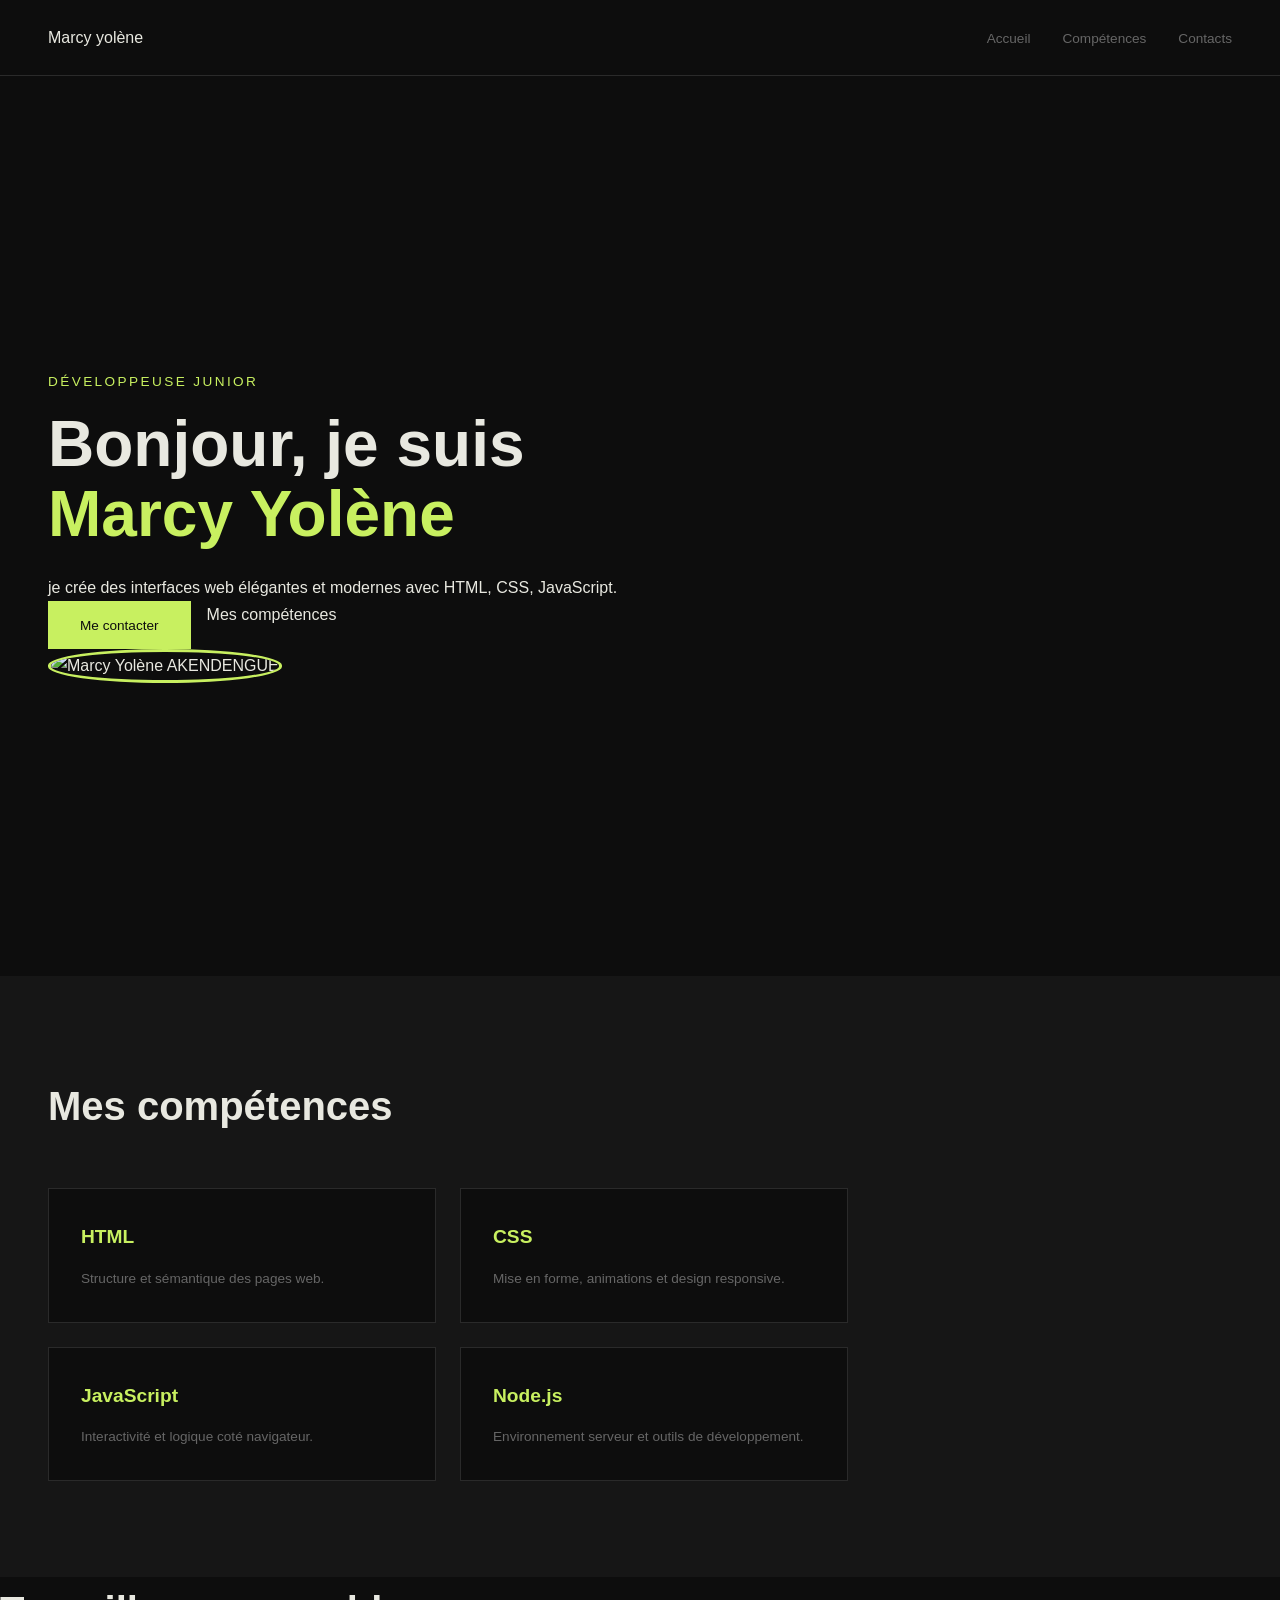
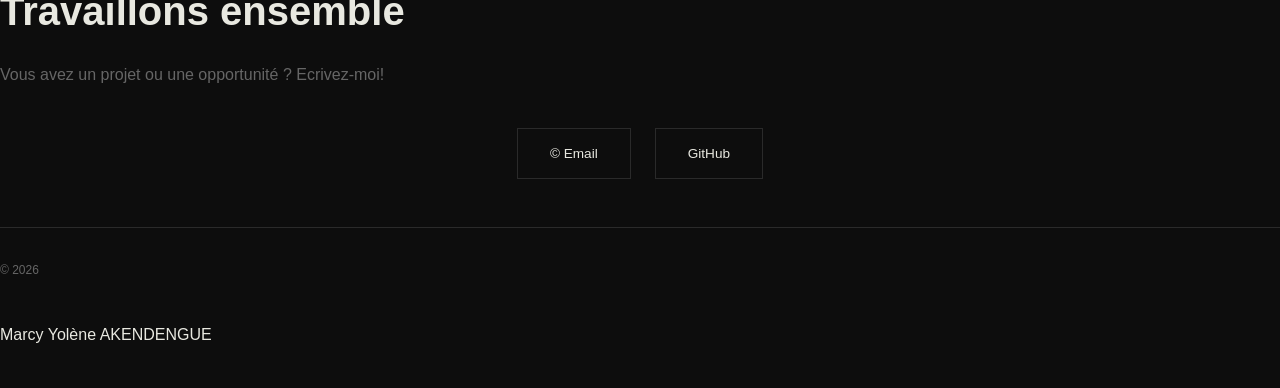
==== docs/index.html @ ad9b9471 "creation 1" ====
<!DOCTYPE html>
<html lang="en">
<head>
    <meta charset="UTF-8">
    <meta name="viewport" content="width=device-width, initial-scale=1.0">
    <title>Marcy Yolène - developpeuse junior</title>
    <link rel="stylesheet" href="style.css">
</head>

<body>

    <!--Navigation-->
    <header>
    <div class="logo">Marcy yolène</div>
    <nav>
        <ul>
            <li><a href="#hero">Accueil</a></li>
            <li><a href="#competences">Compétences</a> </li>
            <li><a href="contact">Contacts</a></li>
        </ul>
    </nav>
    </header>

    <section id="hero">
        <div class="hero-contenu">
            <p class="hero-tag">Développeuse junior</p>
            <h1>Bonjour, je suis <br><span>Marcy Yolène</span></h1>
            <p class="hero-description">
                je crée des interfaces web élégantes et modernes avec HTML, CSS, JavaScript.
              </p>
              <div class="hero-boutons">
                <a href="#contact" class="btn-principal">Me contacter</a>
                <a href="#competences" class="btn-secondaire">Mes compétences</a>
              </div>

              <div class="hero-photo">
                <img src="c:\Users\pc\Pictures\Snapchat-1848294886.jpg" alt="Marcy Yolène AKENDENGUE">
              </div>
        </div>
    </section>

    <section id="competences">
        <h2>Mes compétences</h2>
        <div class="competences-grille">

            <div class="carte-competence">
                <h3>HTML</h3>
                <p>Structure et sémantique des pages web.</p>
            </div>

            <div class="carte-competence">
                <h3>CSS</h3>
                <p>Mise en forme, animations et design responsive.</p>
            </div>

            <div class="carte-competence">
                <h3>JavaScript</h3>
                <p>Interactivité et logique coté navigateur.</p>
            </div>

            <div class="carte-competence">
                <h3>Node.js</h3>
                <p>Environnement serveur et outils de développement.</p>
            </div>
        </div>
    </section>

    <footer id="contact">
        <h2>Travaillons ensemble</h2>
        <p>Vous avez un projet ou une opportunité ? Ecrivez-moi!</p>

        <div class="contact-liens">
            <a href="mailto:akendmarcy490@gmail.com">&copy; Email</a>
            <a href="https://github.com/miss akens-marcy1999" target="_blank">GitHub</a>
        </div>

        <p class="copyright">&copy; 2026 <Main>Marcy Yolène AKENDENGUE</Main></p>
    </footer>
 
</body>
</html>
---- docs/style.css ----
*{
    margin:0;
    padding:0;
    box-sizing: border-box;
}

/* corps de la page */
body {
    font-family: Arial, Helvetica, sans-serif;
    background-color: #0d0d0d;
    color: #e8e8e0;
    line-height: 1.7;
}

/* liens */
a {
    text-decoration: none;
    color: inherit;
}

/* Navigation */
header {
    display: flex;
    justify-content: space-between;
    align-items: center;
    padding: 1.5rem 3rem;
    border-bottom: 1px solid #2a2a2a;
    position: sticky;
    top: 0;
    background-color: #0d0d0d;
}

*/ Logo */
.logo {
    font-size: 1.2rem;
    color: #c8f060;
}

/* Liste de navigation */
nav ul {
    list-style: none;
    display: flex;
    gap: 2rem;
}

/* Liens de navigation */
nav ul a {
    color: #666;
    font-size: 0.85rem;
    transition: color 0.3s;
}

nav ul a:hover {
    color: #e8e8e0;
}

/* HERO */
#hero {
    min-height: 100vh;
    display: flex;
    align-items: center;
    padding: 0 3rem;
}

/* Contenu du hero */
.hero-contenu {
    max-width: 700px;
}

/* petit tag au dessus */
.hero-tag {
    color: #c8f060;
    font-size: 0.85rem;
    letter-spacing: 0.15rem;
    text-transform: uppercase;
    margin-bottom: 1rem;
}

/* titre principal */
#hero h1 {
    font-size: 4rem;
    line-height: 1.1;
    margin-bottom: 1.5rem;
}

/* Nom en couleur */
#hero h1 span {
    color: #c8f060 ;
}

/* Description */ 
.hero-descriptioon {
    color: #666;
    font-size: 1rem;
    margin-bottom: 2.5rem;
    max-width: 500px;
}

.hero-photo img {
    width: 320px;
    height: 320px;
    object-fit: cover;
    border-radius: 50%;
    border: 3px solid #c8f060;
}

/* Boutons */
.hero-boutons {
    display: flex;
    gap: 1rem;
}

.btn-principal {
    padding: 0.8rem 2rem;
    background-color: #c8f060;
    color: #0d0d0d;
    font-size: 0.85rem;
}

btn-secondaire {
    padding: 0.8rem 2rem;
    border: 1px solid #2a2a2a;
    color: #e8e8e0;
    font-size: 0.85rem;
}

.btn-secondaire:hover {
    border-color: #e8e8e0;
}

/* section competences */
#competences {
    padding: 6rem 3rem;
    background-color: #161616;
}

/* Titre de section */
#competences h2 {
    font-size: 2.5rem;
    margin-bottom: 3rem;
}

/* La grille */
.competences-grille {
    display: grid;
    grid-template-columns: repeat(2, 1fr);
    gap: 1.5rem;
    max-width: 800px;
}

/* Chaque carte */
.carte-competence {
    padding: 2rem;
    border: 1px solid #2a2a2a;
    background-color: #0d0d0d;
    transition: border-color 0.3s;
}

.carte-competence:hover {
    border-color: #c8f060;
}

/* Titre de la carte */
.carte-competence h3 {
    color: #c8f060;
    font-size: 1.2rem;
    margin-bottom: 0.8rem;
}

/* Description */
.carte-competence p {
    color: #666;
    font-size: 0.85rem;
}

*/ Footer contact */
#contact {
    padding: 6rem 3rem;
    text-align: center;
}

/* Titre */
#contact h2 {
    font-size: 2.5rem;
    margin-bottom: 1rem;
}

/* Description */ 
#contact p {
    color: #666;
    margin-bottom: 2.5rem;
}

/* Liens de contact */
.contact-liens {
    display: flex;
    justify-content: center;
    gap: 1.5rem;
    margin-bottom: 3rem;
}

.contact-liens a {
    padding: 0.8rem 2rem;
    border: 1px solid #2a2a2a;
    color: #e8e8e0;
    font-size: 0.85rem;
    transition: border-color 0.3s, color 0.3s;
}

.contact-liens a:hover {
    border-color: #c8f060;
    color: #c8f060;
}

/* Copyright */
.copyright {
    color: #666;
    font-size: 0.75rem;
    border-top: 1px solid #2a2a2a;
    padding-top: 2rem;
}
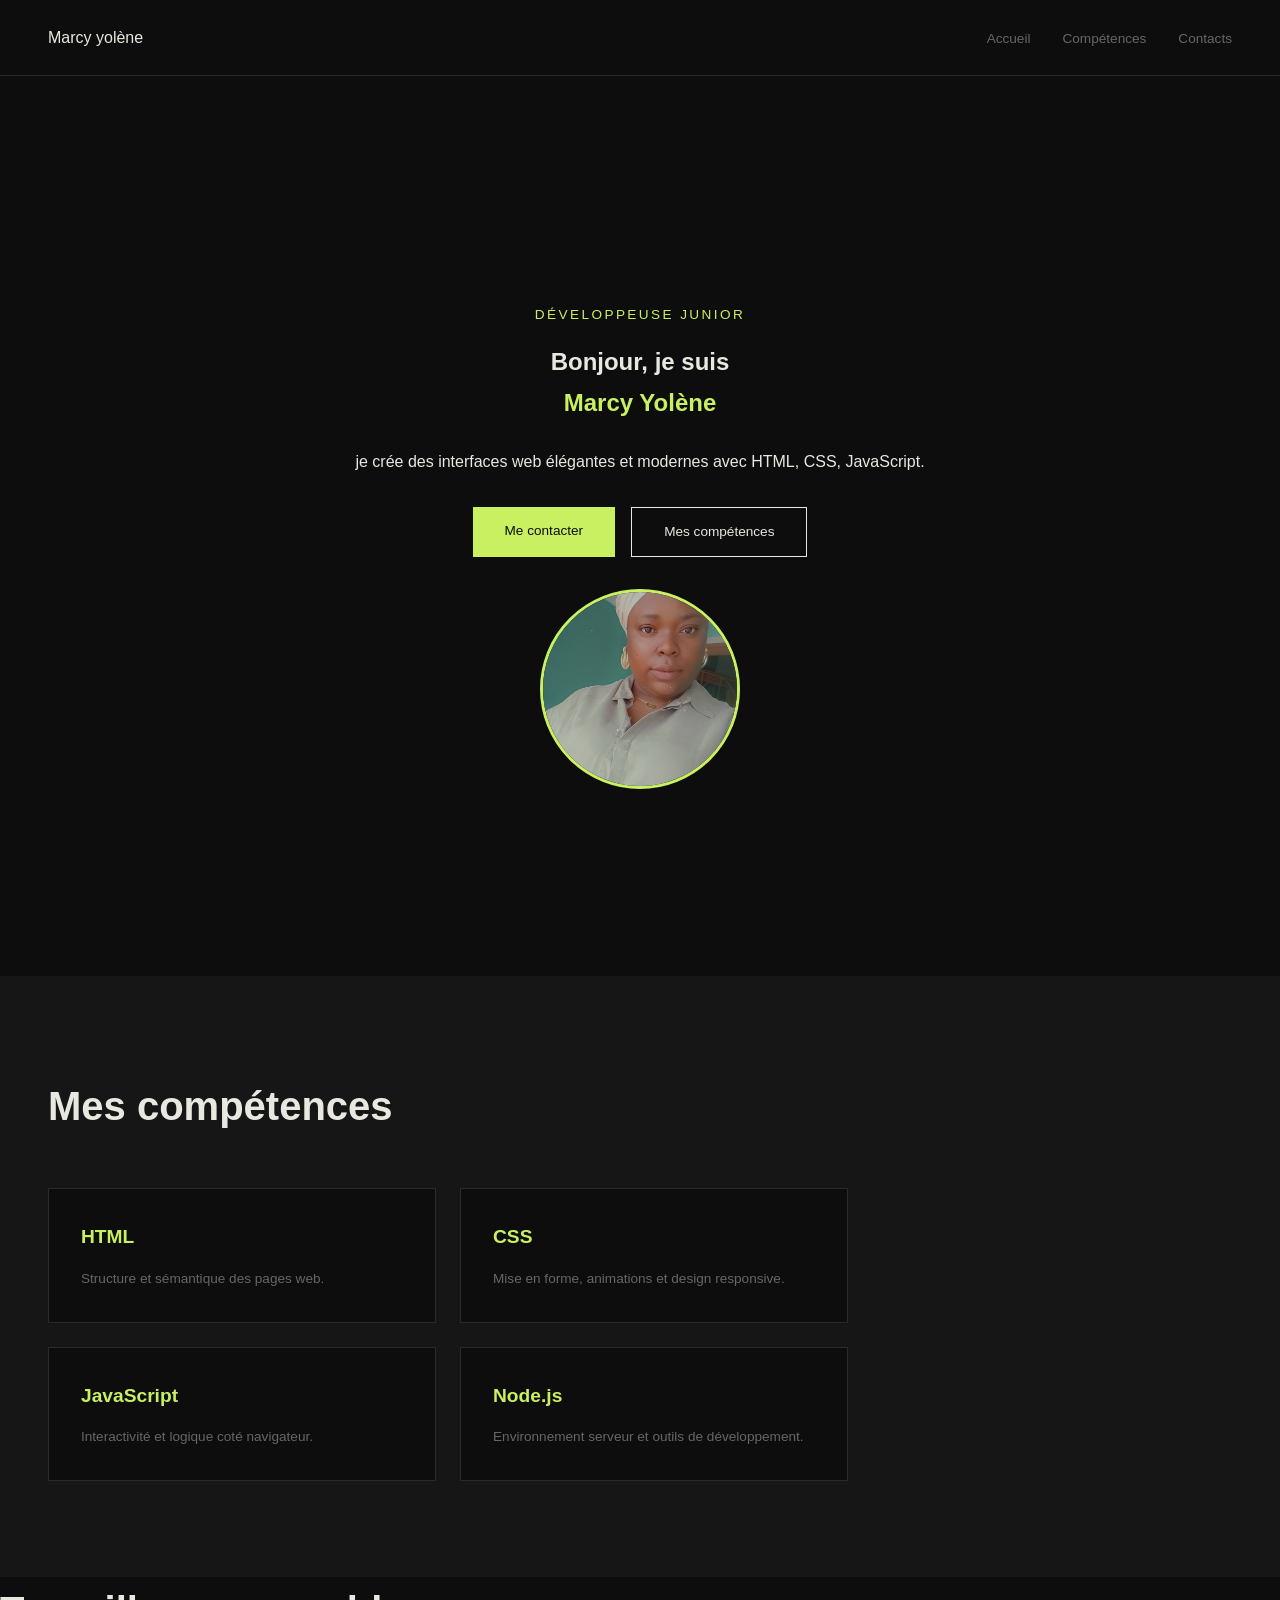
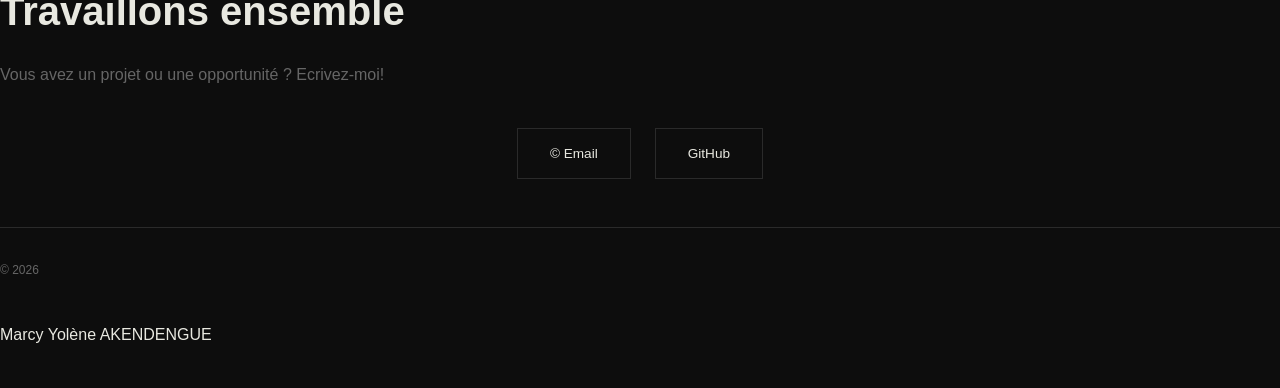
==== commit 792628bc: "mise à jour docs" ====
--- a/docs/index.html
+++ b/docs/index.html
@@ -34,7 +34,7 @@
               </div>
 
               <div class="hero-photo">
-                <img src="c:\Users\pc\Pictures\Snapchat-1848294886.jpg" alt="Marcy Yolène AKENDENGUE">
+                <img src="photo.jpg" alt="Marcy Yolène AKENDENGUE">
               </div>
         </div>
     </section>
--- a/docs/style.css
+++ b/docs/style.css
@@ -58,13 +58,17 @@
 #hero {
     min-height: 100vh;
     display: flex;
+    flex-direction: column;
     align-items: center;
-    padding: 0 3rem;
+    justify-content: center;
+    padding: 6rem 2rem 3rem 2rem;
+    gap: 2rem;
+    text-align: center;
 }
 
 /* Contenu du hero */
 .hero-contenu {
-    max-width: 700px;
+    max-width: 600px;
 }
 
 /* petit tag au dessus */
@@ -78,7 +82,7 @@
 
 /* titre principal */
 #hero h1 {
-    font-size: 4rem;
+    font-size: 2.8rem
     line-height: 1.1;
     margin-bottom: 1.5rem;
 }
@@ -97,8 +101,8 @@
 }
 
 .hero-photo img {
-    width: 320px;
-    height: 320px;
+    width: 200px;
+    height: 200px;
     object-fit: cover;
     border-radius: 50%;
     border: 3px solid #c8f060;
@@ -108,6 +112,9 @@
 .hero-boutons {
     display: flex;
     gap: 1rem;
+    margin-top: 2rem;
+    margin-bottom: 2rem;
+    justify-content: center;
 }
 
 .btn-principal {
@@ -117,15 +124,18 @@
     font-size: 0.85rem;
 }
 
-btn-secondaire {
+.btn-secondaire {
     padding: 0.8rem 2rem;
-    border: 1px solid #2a2a2a;
-    color: #e8e8e0;
-    font-size: 0.85rem;
+    border: 1px solid #e8e8e0;
+    color: #e8e8e0;
+    font-size: 0.85rem;
+    transition: border-color 0.3s , color 0.3s;
 }
 
 .btn-secondaire:hover {
-    border-color: #e8e8e0;
+    border-color: #c8f060;
+    color: #c8f060;
+
 }
 
 /* section competences */
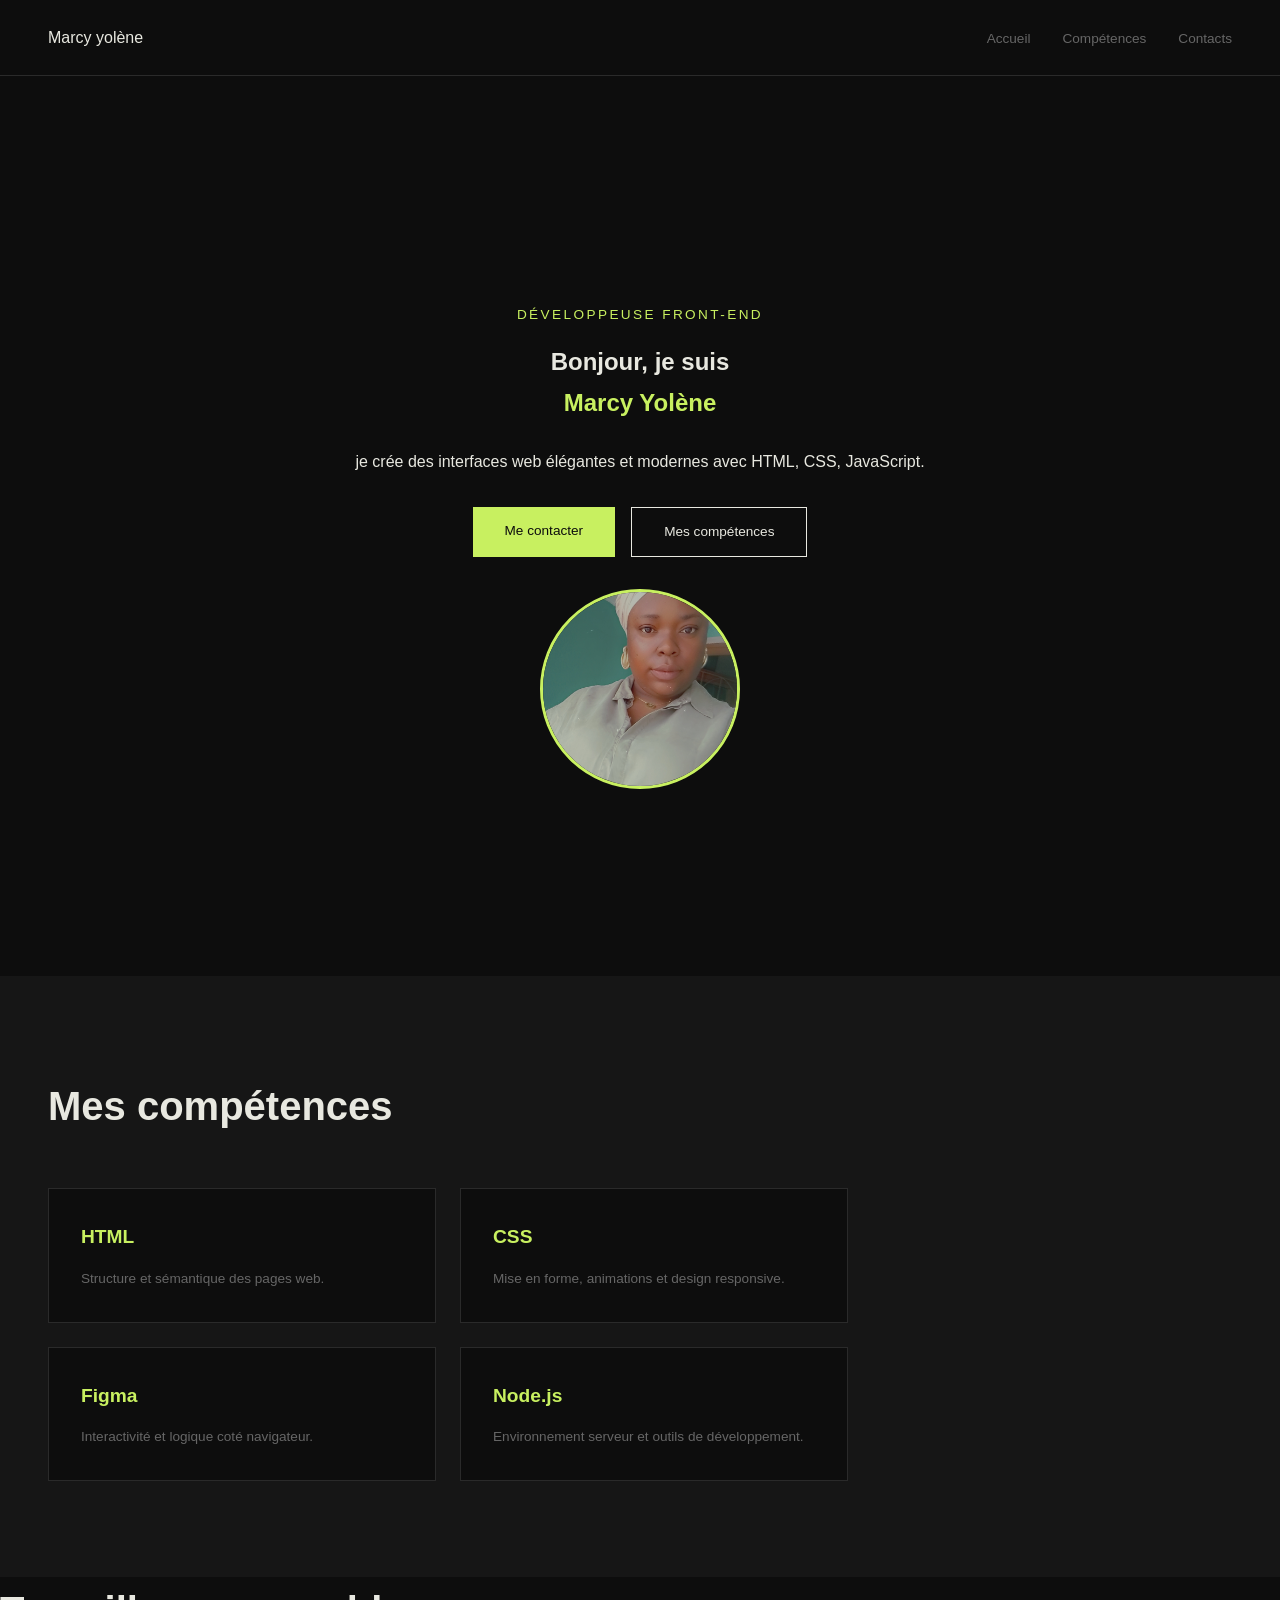
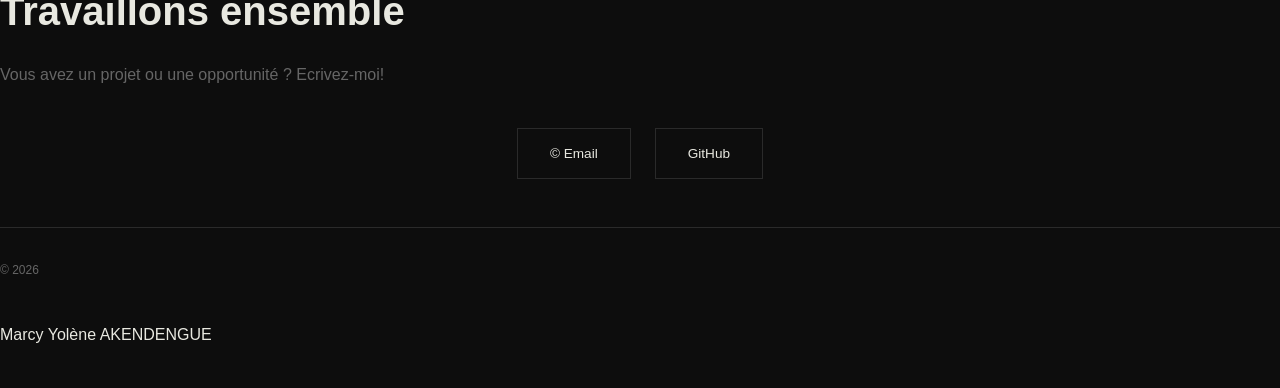
==== commit 5e72ffcb: "mise à jour du portfolio" ====
--- a/docs/index.html
+++ b/docs/index.html
@@ -3,7 +3,7 @@
 <head>
     <meta charset="UTF-8">
     <meta name="viewport" content="width=device-width, initial-scale=1.0">
-    <title>Marcy Yolène - developpeuse junior</title>
+    <title>Marcy Yolène - developpeuse Front-end</title>
     <link rel="stylesheet" href="style.css">
 </head>
 
@@ -23,7 +23,7 @@
 
     <section id="hero">
         <div class="hero-contenu">
-            <p class="hero-tag">Développeuse junior</p>
+            <p class="hero-tag">Développeuse Front-end</p>
             <h1>Bonjour, je suis <br><span>Marcy Yolène</span></h1>
             <p class="hero-description">
                 je crée des interfaces web élégantes et modernes avec HTML, CSS, JavaScript.
@@ -54,7 +54,7 @@
             </div>
 
             <div class="carte-competence">
-                <h3>JavaScript</h3>
+                <h3>Figma</h3>
                 <p>Interactivité et logique coté navigateur.</p>
             </div>
 
